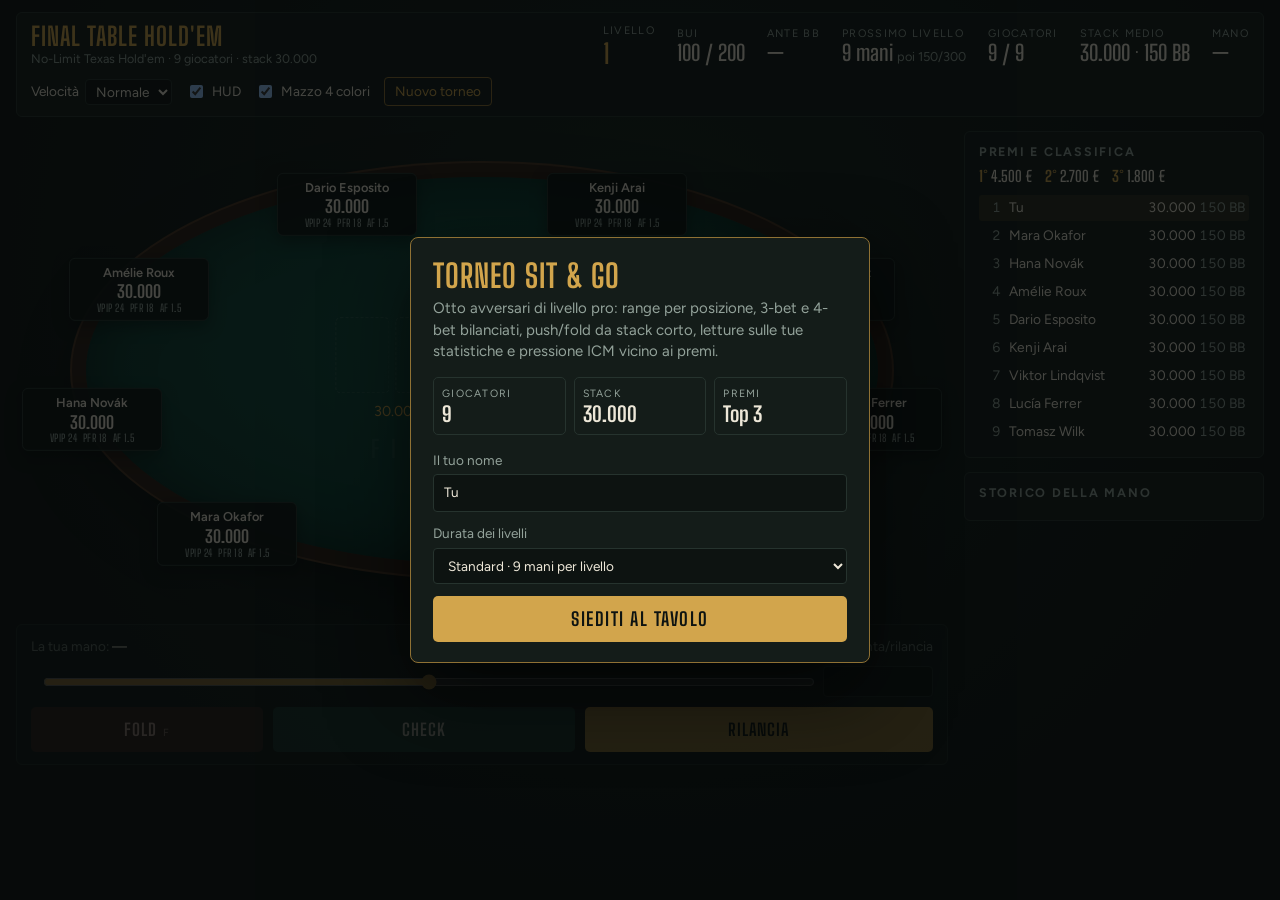
==== games/poker/index.html @ 27e8e22d "feat(games): add Texas Hold'em tournament with pro-level bots Browser game in games/poker: a 9-playe" ====
<!doctype html>
<html lang="it">
  <head>
    <meta charset="utf-8" />
    <meta
      name="viewport"
      content="width=device-width, initial-scale=1, viewport-fit=cover"
    />
    <title>Final Table Hold'em</title>
    <meta name="claude:viewport-fit-sides" content="cover" />
    <link rel="preconnect" href="https://fonts.googleapis.com" />
    <link rel="preconnect" href="https://fonts.gstatic.com" crossorigin />
    <link
      rel="stylesheet"
      href="https://fonts.googleapis.com/css2?family=Big+Shoulders+Display:wght@600;700;800&family=Big+Shoulders+Text:wght@500;600;700&family=Figtree:wght@400;500;600;700&display=swap"
    />
    <link rel="stylesheet" href="styles.css" />
  </head>
  <body>
    <header class="clock">
      <div class="brand">
        <h1>Final Table Hold'em</h1>
        <small>No-Limit Texas Hold'em · 9 giocatori · stack 30.000</small>
      </div>
      <div class="cell level">
        <span class="k">Livello</span><span class="v" id="lv-num">1</span>
      </div>
      <div class="cell">
        <span class="k">Bui</span
        ><span class="v" id="lv-blinds">100 / 200</span>
      </div>
      <div class="cell">
        <span class="k">Ante BB</span><span class="v" id="lv-ante">—</span>
      </div>
      <div class="cell">
        <span class="k">Prossimo livello</span>
        <span class="v"
          ><span id="lv-next">9 mani</span><small id="lv-after"></small
        ></span>
      </div>
      <div class="cell">
        <span class="k">Giocatori</span
        ><span class="v" id="t-players">9 / 9</span>
      </div>
      <div class="cell">
        <span class="k">Stack medio</span
        ><span class="v" id="t-avg">30.000</span>
      </div>
      <div class="cell">
        <span class="k">Mano</span><span class="v" id="t-hand">—</span>
      </div>
      <div class="tools">
        <label for="opt-speed"
          >Velocità
          <select id="opt-speed">
            <option value="slow">Lenta</option>
            <option value="normal">Normale</option>
            <option value="fast">Veloce</option>
          </select>
        </label>
        <label for="opt-hud"><input type="checkbox" id="opt-hud" /> HUD</label>
        <label for="opt-4c"
          ><input type="checkbox" id="opt-4c" /> Mazzo 4 colori</label
        >
        <button type="button" class="btn-ghost" id="btn-new">
          Nuovo torneo
        </button>
      </div>
    </header>

    <main class="room">
      <section class="stage">
        <div class="table-wrap">
          <div class="table" id="table">
            <div id="seats"></div>
          </div>
        </div>

        <div class="actions" id="actions">
          <div class="hero-line">
            <span>La tua mano: <b id="hero-hand">—</b></span>
            <span>Tasti: F fold · C check/call · R punta/rilancia</span>
          </div>
          <div class="sizing" id="sizing">
            <div class="presets" id="presets"></div>
            <input
              type="range"
              id="raise-slider"
              aria-label="Importo del rilancio"
            />
            <input type="number" id="raise-input" aria-label="Rilancia a" />
          </div>
          <div class="buttons">
            <button type="button" class="act act-fold" id="btn-fold">
              Fold<kbd>F</kbd>
            </button>
            <button type="button" class="act act-call" id="btn-call">
              Check
            </button>
            <button type="button" class="act act-raise" id="btn-raise">
              Rilancia
            </button>
          </div>
        </div>
      </section>

      <aside class="side">
        <section class="panel">
          <h2>Premi e classifica</h2>
          <div class="payouts" id="payouts"></div>
          <ol class="standings" id="standings"></ol>
        </section>
        <section class="panel">
          <h2>Storico della mano</h2>
          <ul class="log" id="log"></ul>
        </section>
      </aside>
    </main>

    <div class="flash" id="flash" hidden></div>

    <div class="overlay" id="overlay" hidden>
      <form class="dialog" id="start" autocomplete="off">
        <h2>Torneo Sit &amp; Go</h2>
        <p>
          Otto avversari di livello pro: range per posizione, 3-bet e 4-bet
          bilanciati, push/fold da stack corto, letture sulle tue statistiche e
          pressione ICM vicino ai premi.
        </p>
        <dl class="facts">
          <div>
            <dt>Giocatori</dt>
            <dd>9</dd>
          </div>
          <div>
            <dt>Stack</dt>
            <dd>30.000</dd>
          </div>
          <div>
            <dt>Premi</dt>
            <dd>Top 3</dd>
          </div>
        </dl>
        <div>
          <label class="field" for="hero-name"
            >Il tuo nome
            <input type="text" id="hero-name" maxlength="18" />
          </label>
          <label class="field" for="hands-level"
            >Durata dei livelli
            <select id="hands-level">
              <option value="6">Turbo · 6 mani per livello</option>
              <option value="9">Standard · 9 mani per livello</option>
              <option value="12">Deep · 12 mani per livello</option>
            </select>
          </label>
        </div>
        <div class="row-buttons" id="start-buttons">
          <button type="button" class="btn-ghost" id="btn-resume" hidden>
            Torna al tavolo
          </button>
          <button type="submit" class="btn-primary">Siediti al tavolo</button>
        </div>
      </form>

      <div class="dialog" id="bust" hidden>
        <h2 id="bust-title">Eliminato</h2>
        <p id="bust-text"></p>
        <div class="row-buttons">
          <button type="button" class="btn-ghost" id="btn-watch">
            Guarda la fine
          </button>
          <button type="button" class="btn-primary" id="btn-again">
            Nuovo torneo
          </button>
        </div>
      </div>

      <div class="dialog" id="end" hidden>
        <h2 id="end-title">Torneo concluso</h2>
        <ol class="end-list" id="end-list"></ol>
        <button type="button" class="btn-primary" id="btn-again-end">
          Gioca ancora
        </button>
      </div>
    </div>

    <script src="src/cards.js"></script>
    <script src="src/ranges.js"></script>
    <script src="src/ai.js"></script>
    <script src="src/engine.js"></script>
    <script src="src/ui.js"></script>
  </body>
</html>
---- games/poker/styles.css ----
/* Layout: tournament clock strip on top, oval felt table as the stage,
   action rail under the table, standings + hand history in a side column
   (stacked below on phones). Single committed look: a dim card room. */
:root {
  --room: #0d1311;
  --room-2: #141c19;
  --line: #26332e;
  --felt: #145244;
  --felt-deep: #0c3a30;
  --rail: #2b1d14;
  --rail-hi: #4a3322;
  --brass: #d2a54c;
  --brass-dim: #8f7134;
  --ink: #ede7d8;
  --muted: #93a29a;
  --card: #f6f2e8;
  --card-edge: #d9d1bf;
  --spade: #1d1d1f;
  --heart: #c4323b;
  --diamond: #2a62c4;
  --club: #1f7f45;
  --danger: #c4523b;
  --good: #5fbf7f;
  --f-display: "Big Shoulders Display", "Oswald", "Arial Narrow", sans-serif;
  --f-body: "Figtree", "Segoe UI", system-ui, sans-serif;
  --f-data: "Big Shoulders Text", "Oswald", "Arial Narrow", sans-serif;
  color-scheme: dark;
}

* {
  box-sizing: border-box;
}

[hidden] {
  display: none !important;
}

html,
body {
  height: 100%;
}

body {
  margin: 0;
  background:
    radial-gradient(ellipse at 50% 30%, #18241f 0%, var(--room) 70%) fixed,
    var(--room);
  color: var(--ink);
  font: 15px/1.45 var(--f-body);
  padding-left: max(16px, env(safe-area-inset-left, 0px));
  padding-right: max(16px, env(safe-area-inset-right, 0px));
  padding-block: 12px 20px;
}

button,
select,
input {
  font: inherit;
  color: inherit;
}

:focus-visible {
  outline: 2px solid var(--brass);
  outline-offset: 2px;
}

/* ------------------------------------------------------------ clock */

.clock {
  display: flex;
  flex-wrap: wrap;
  align-items: stretch;
  gap: 8px 22px;
  padding: 10px 14px;
  border: 1px solid var(--line);
  border-radius: 6px;
  background: var(--room-2);
  max-width: 1320px;
  margin: 0 auto 14px;
}

.brand {
  display: flex;
  flex-direction: column;
  justify-content: center;
  margin-right: auto;
}

.brand h1 {
  margin: 0;
  font: 700 1.6rem/1 var(--f-display);
  letter-spacing: 0.04em;
  text-transform: uppercase;
  color: var(--brass);
}

.brand small {
  color: var(--muted);
  font-size: 0.78rem;
}

.cell {
  display: flex;
  flex-direction: column;
  justify-content: center;
  min-width: 0;
}

.cell .k {
  font-size: 0.68rem;
  text-transform: uppercase;
  letter-spacing: 0.12em;
  color: var(--muted);
}

.cell .v {
  font: 600 1.35rem/1.1 var(--f-data);
  font-variant-numeric: tabular-nums;
  white-space: nowrap;
}

.cell .v small {
  font: 400 0.8rem var(--f-body);
  color: var(--muted);
  margin-left: 4px;
}

.cell.level .v {
  color: var(--brass);
  font-size: 1.7rem;
}

.tools {
  display: flex;
  flex-wrap: wrap;
  align-items: center;
  gap: 8px 14px;
  font-size: 0.85rem;
}

.tools label {
  display: inline-flex;
  align-items: center;
  gap: 6px;
  cursor: pointer;
}

.tools select {
  background: var(--room);
  border: 1px solid var(--line);
  border-radius: 4px;
  padding: 3px 6px;
}

.btn-ghost {
  background: transparent;
  border: 1px solid var(--brass-dim);
  color: var(--brass);
  border-radius: 4px;
  padding: 4px 10px;
  cursor: pointer;
}

.btn-ghost:hover {
  background: rgba(210, 165, 76, 0.1);
}

/* ------------------------------------------------------------ layout */

.room {
  display: grid;
  grid-template-columns: minmax(0, 1fr) 300px;
  gap: 16px;
  max-width: 1320px;
  margin: 0 auto;
}

.stage {
  min-width: 0;
}

/* ------------------------------------------------------------ table */

.table-wrap {
  padding: 46px 70px 60px;
}

.table {
  position: relative;
  aspect-ratio: 2.05 / 1;
  max-width: 100%;
  border-radius: 50% / 50%;
  background: radial-gradient(
    ellipse at 50% 42%,
    var(--felt) 0%,
    var(--felt-deep) 78%
  );
  box-shadow:
    0 0 0 14px var(--rail),
    0 0 0 16px var(--rail-hi),
    0 24px 60px rgba(0, 0, 0, 0.55),
    inset 0 0 60px rgba(0, 0, 0, 0.45);
}

.table::before {
  content: "FINAL TABLE";
  position: absolute;
  left: 50%;
  top: 70%;
  transform: translate(-50%, -50%);
  font: 700 clamp(0.9rem, 2.2vw, 1.5rem) var(--f-display);
  letter-spacing: 0.5em;
  color: rgba(237, 231, 216, 0.07);
  pointer-events: none;
}

#seats {
  position: absolute;
  inset: 0;
}

.center {
  position: absolute;
  left: 50%;
  top: 46%;
  transform: translate(-50%, -50%);
  display: flex;
  flex-direction: column;
  align-items: center;
  gap: 8px;
  width: 62%;
}

.pot {
  font: 500 1.05rem var(--f-data);
  letter-spacing: 0.04em;
  color: var(--muted);
}

.pot b {
  color: var(--ink);
  font-weight: 700;
  font-variant-numeric: tabular-nums;
}

.board {
  display: flex;
  gap: 6px;
}

.message {
  min-height: 1.4em;
  font-size: 0.9rem;
  text-align: center;
  color: var(--brass);
  text-wrap: balance;
}

/* ------------------------------------------------------------ cards */

.card {
  --w: clamp(30px, 4.4vw, 54px);
  width: var(--w);
  height: calc(var(--w) * 1.4);
  border-radius: 5px;
  background: var(--card);
  border: 1px solid var(--card-edge);
  box-shadow: 0 2px 6px rgba(0, 0, 0, 0.35);
  display: flex;
  flex-direction: column;
  align-items: center;
  justify-content: center;
  line-height: 1;
  color: var(--spade);
  user-select: none;
  transition:
    opacity 0.25s,
    transform 0.25s;
}

.card .rank {
  font: 700 calc(var(--w) * 0.5) / 1 var(--f-data);
}

.card .pip {
  font-size: calc(var(--w) * 0.42);
}

.card.suit-1,
.card.suit-2 {
  color: var(--heart);
}

.four-color .card.suit-2 {
  color: var(--diamond);
}

.four-color .card.suit-3 {
  color: var(--club);
}

.card.back {
  background: repeating-linear-gradient(45deg, #7d2b2b 0 4px, #6a2222 4px 8px);
  border: 2px solid var(--card);
}

.card.slot {
  background: transparent;
  border: 1px dashed rgba(237, 231, 216, 0.14);
  box-shadow: none;
}

.card.deal {
  animation: deal 0.28s ease-out;
}

.card.win {
  box-shadow:
    0 0 0 2px var(--brass),
    0 4px 14px rgba(210, 165, 76, 0.45);
  transform: translateY(-3px);
}

.card.dim,
.card.mucked {
  opacity: 0.38;
}

@keyframes deal {
  from {
    transform: translateY(-10px) scale(0.92);
    opacity: 0;
  }
}

/* ------------------------------------------------------------ seats */

.seat {
  position: absolute;
  transform: translate(-50%, -50%);
  display: flex;
  flex-direction: column;
  align-items: center;
  width: clamp(92px, 12vw, 140px);
  z-index: 2;
}

.seat .hole {
  display: flex;
  gap: 3px;
  height: calc(clamp(30px, 4.4vw, 54px) * 1.4 * 0.62);
  overflow: visible;
  z-index: 1;
}

.seat .hole .card {
  --w: clamp(26px, 3.4vw, 42px);
}

.seat.hero .hole {
  height: calc(clamp(34px, 4.8vw, 58px) * 1.4 * 0.7);
}

.seat.hero .hole .card {
  --w: clamp(34px, 4.8vw, 58px);
}

.plate {
  position: relative;
  z-index: 2;
  width: 100%;
  padding: 5px 8px 6px;
  border-radius: 6px;
  background: rgba(13, 19, 17, 0.92);
  border: 1px solid var(--line);
  text-align: center;
  box-shadow: 0 6px 16px rgba(0, 0, 0, 0.4);
}

.seat.active .plate {
  border-color: var(--brass);
  box-shadow:
    0 0 0 1px var(--brass),
    0 0 18px rgba(210, 165, 76, 0.35);
}

.seat.winner .plate {
  border-color: var(--good);
}

.seat.folded .plate > * {
  opacity: 0.5;
}

.seat.out {
  opacity: 0.4;
}

.who {
  display: flex;
  justify-content: center;
  align-items: center;
  gap: 5px;
  min-width: 0;
}

.who .name {
  font-size: 0.8rem;
  font-weight: 600;
  white-space: nowrap;
  overflow: hidden;
  text-overflow: ellipsis;
}

.blind {
  font: 700 0.62rem var(--f-data);
  letter-spacing: 0.06em;
  padding: 0 4px;
  border-radius: 3px;
  background: var(--brass-dim);
  color: var(--room);
}

.stack {
  font: 700 1.08rem/1.15 var(--f-data);
  font-variant-numeric: tabular-nums;
}

.hud {
  display: flex;
  justify-content: center;
  gap: 6px;
  font: 500 0.66rem var(--f-data);
  letter-spacing: 0.04em;
  color: var(--muted);
  font-variant-numeric: tabular-nums;
}

.tag {
  position: absolute;
  left: 50%;
  bottom: -11px;
  transform: translateX(-50%);
  white-space: nowrap;
  font: 700 0.68rem/1 var(--f-data);
  letter-spacing: 0.06em;
  text-transform: uppercase;
  padding: 3px 7px;
  border-radius: 10px;
  background: var(--rail-hi);
  color: var(--ink);
}

.tag-raise {
  background: var(--brass);
  color: var(--room);
}

.tag-fold {
  background: #3a3a3a;
  color: var(--muted);
}

.tag-out {
  background: var(--line);
}

.timer {
  height: 3px;
  width: 80%;
  margin-top: 13px;
  border-radius: 2px;
  background: transparent;
}

.seat.active:not(.hero) .timer {
  background: var(--brass);
  transform-origin: left;
  animation: think var(--think, 1200ms) linear forwards;
}

@keyframes think {
  from {
    transform: scaleX(1);
  }
  to {
    transform: scaleX(0);
  }
}

.bet {
  position: absolute;
  transform: translate(-50%, -50%);
  display: flex;
  align-items: center;
  gap: 5px;
  font: 700 0.9rem var(--f-data);
  font-variant-numeric: tabular-nums;
  padding: 2px 8px 2px 3px;
  border-radius: 12px;
  background: rgba(0, 0, 0, 0.35);
  z-index: 1;
}

.chip {
  width: 16px;
  height: 16px;
  border-radius: 50%;
  background: var(--brass);
  border: 3px dashed var(--card);
  display: inline-block;
}

.dealer {
  position: absolute;
  transform: translate(-50%, -50%);
  width: 24px;
  height: 24px;
  border-radius: 50%;
  background: var(--card);
  color: var(--spade);
  font: 800 0.8rem/24px var(--f-data);
  text-align: center;
  box-shadow: 0 2px 5px rgba(0, 0, 0, 0.5);
  z-index: 1;
}

/* ------------------------------------------------------------ actions */

.actions {
  display: grid;
  gap: 10px;
  padding: 12px 14px;
  border: 1px solid var(--line);
  border-radius: 6px;
  background: var(--room-2);
  opacity: 0.55;
  transition: opacity 0.2s;
}

.actions.live {
  opacity: 1;
  border-color: var(--brass-dim);
}

.actions:not(.live) button {
  pointer-events: none;
}

.hero-line {
  display: flex;
  flex-wrap: wrap;
  justify-content: space-between;
  gap: 6px;
  font-size: 0.85rem;
  color: var(--muted);
}

.hero-line b {
  color: var(--ink);
}

.sizing {
  display: grid;
  grid-template-columns: auto minmax(0, 1fr) 110px;
  align-items: center;
  gap: 10px;
}

.presets {
  display: flex;
  gap: 6px;
  flex-wrap: wrap;
}

.preset {
  background: var(--room);
  border: 1px solid var(--line);
  border-radius: 4px;
  padding: 4px 9px;
  font: 600 0.85rem var(--f-data);
  letter-spacing: 0.03em;
  cursor: pointer;
}

.preset:hover {
  border-color: var(--brass-dim);
}

#raise-slider {
  width: 100%;
  accent-color: var(--brass);
}

#raise-input {
  width: 100%;
  background: var(--room);
  border: 1px solid var(--line);
  border-radius: 4px;
  padding: 5px 8px;
  font: 600 1rem var(--f-data);
  font-variant-numeric: tabular-nums;
}

.buttons {
  display: grid;
  grid-template-columns: 1fr 1.3fr 1.5fr;
  gap: 10px;
}

.act {
  border: 0;
  border-radius: 5px;
  padding: 12px 10px;
  font: 700 1.05rem var(--f-data);
  letter-spacing: 0.05em;
  text-transform: uppercase;
  cursor: pointer;
  font-variant-numeric: tabular-nums;
}

.act:disabled {
  opacity: 0.35;
  cursor: default;
}

.act-fold {
  background: #3b2622;
  color: #f0c7bd;
}

.act-call {
  background: #20453a;
  color: var(--ink);
}

.act-raise {
  background: var(--brass);
  color: var(--room);
}

.act kbd {
  font: 500 0.65rem var(--f-body);
  opacity: 0.6;
  margin-left: 6px;
}

/* ------------------------------------------------------------ side */

.side {
  display: flex;
  flex-direction: column;
  gap: 14px;
  min-width: 0;
}

.panel {
  border: 1px solid var(--line);
  border-radius: 6px;
  background: var(--room-2);
  padding: 12px 14px;
  min-width: 0;
}

.panel h2 {
  margin: 0 0 8px;
  font: 700 0.78rem var(--f-body);
  letter-spacing: 0.14em;
  text-transform: uppercase;
  color: var(--muted);
}

.payouts {
  display: flex;
  gap: 12px;
  font: 600 0.95rem var(--f-data);
  margin-bottom: 10px;
  font-variant-numeric: tabular-nums;
}

.payouts b {
  color: var(--brass);
}

.standings {
  list-style: none;
  margin: 0;
  padding: 0;
  display: grid;
  gap: 2px;
}

.standings li {
  display: grid;
  grid-template-columns: 18px minmax(0, 1fr) auto;
  gap: 8px;
  padding: 3px 4px;
  border-radius: 3px;
  font-size: 0.86rem;
  font-variant-numeric: tabular-nums;
}

.standings li.me {
  background: rgba(210, 165, 76, 0.12);
}

.standings li.gone {
  color: var(--muted);
}

.standings .pos {
  color: var(--muted);
  text-align: right;
}

.standings .nm {
  overflow: hidden;
  text-overflow: ellipsis;
  white-space: nowrap;
}

.muted {
  color: var(--muted);
}

.log {
  list-style: none;
  margin: 0;
  padding: 0;
  max-height: 340px;
  overflow-y: auto;
  font-size: 0.82rem;
  display: grid;
  gap: 3px;
}

.log li.head {
  color: var(--brass);
  font-weight: 600;
  border-bottom: 1px solid var(--line);
  padding-bottom: 3px;
}

.log li.street {
  margin-top: 4px;
  color: var(--muted);
}

.log li.win {
  color: var(--good);
}

.log li.bust {
  color: var(--danger);
}

.log li.level {
  color: var(--brass);
}

.log li.mine b {
  color: var(--brass);
}

.lc {
  font-weight: 700;
  padding: 0 2px;
  border-radius: 2px;
  background: var(--card);
  color: var(--spade);
}

.lc.suit-1,
.lc.suit-2 {
  color: var(--heart);
}

.four-color .lc.suit-2 {
  color: var(--diamond);
}

.four-color .lc.suit-3 {
  color: var(--club);
}

/* ------------------------------------------------------------ overlay */

.overlay {
  position: fixed;
  inset: 0;
  z-index: 20;
  display: grid;
  place-items: center;
  background: rgba(5, 8, 7, 0.72);
  padding: 16px;
  padding-left: max(16px, env(safe-area-inset-left, 0px));
  padding-right: max(16px, env(safe-area-inset-right, 0px));
}

.dialog {
  width: min(460px, 100%);
  max-height: 100%;
  overflow-y: auto;
  border: 1px solid var(--brass-dim);
  border-radius: 8px;
  background: var(--room-2);
  padding: 22px 22px 20px;
  box-shadow: 0 30px 80px rgba(0, 0, 0, 0.6);
}

.dialog h2 {
  margin: 0 0 4px;
  font: 700 2rem/1.05 var(--f-display);
  text-transform: uppercase;
  letter-spacing: 0.03em;
  color: var(--brass);
  text-wrap: balance;
}

.dialog p {
  margin: 0 0 14px;
  color: var(--muted);
}

.facts {
  display: grid;
  grid-template-columns: repeat(3, minmax(0, 1fr));
  gap: 8px;
  margin: 0 0 16px;
}

.facts div {
  border: 1px solid var(--line);
  border-radius: 5px;
  padding: 8px;
}

.facts dt {
  font-size: 0.66rem;
  text-transform: uppercase;
  letter-spacing: 0.12em;
  color: var(--muted);
}

.facts dd {
  margin: 0;
  font: 700 1.3rem var(--f-data);
}

.field {
  display: grid;
  gap: 4px;
  margin-bottom: 12px;
  font-size: 0.85rem;
  color: var(--muted);
}

.field input,
.field select {
  background: var(--room);
  border: 1px solid var(--line);
  border-radius: 4px;
  padding: 8px 10px;
  color: var(--ink);
}

.btn-primary {
  width: 100%;
  border: 0;
  border-radius: 5px;
  padding: 12px;
  background: var(--brass);
  color: var(--room);
  font: 700 1.15rem var(--f-data);
  letter-spacing: 0.08em;
  text-transform: uppercase;
  cursor: pointer;
}

.row-buttons {
  display: grid;
  grid-template-columns: 1fr 1fr;
  gap: 10px;
}

.row-buttons.single {
  grid-template-columns: 1fr;
}

.end-list {
  list-style: none;
  padding: 0;
  margin: 0 0 16px;
  display: grid;
  gap: 2px;
}

.end-list li {
  display: grid;
  grid-template-columns: 34px minmax(0, 1fr) auto;
  gap: 8px;
  padding: 4px 6px;
  border-radius: 3px;
  font-variant-numeric: tabular-nums;
}

.end-list li.me {
  background: rgba(210, 165, 76, 0.14);
}

.flash {
  position: fixed;
  left: 50%;
  top: calc(env(safe-area-inset-top, 0px) + 18px);
  transform: translateX(-50%);
  z-index: 15;
  padding: 10px 18px;
  border-radius: 6px;
  background: var(--brass);
  color: var(--room);
  font: 700 1.2rem var(--f-display);
  letter-spacing: 0.06em;
  text-transform: uppercase;
  box-shadow: 0 10px 30px rgba(0, 0, 0, 0.5);
}

.flash.show {
  animation: flash 2.4s ease forwards;
}

@keyframes flash {
  0% {
    opacity: 0;
    transform: translate(-50%, -8px);
  }
  12%,
  80% {
    opacity: 1;
    transform: translate(-50%, 0);
  }
  100% {
    opacity: 0;
  }
}

/* ------------------------------------------------------------ narrow */

@media (max-width: 1080px) {
  .room {
    grid-template-columns: minmax(0, 1fr);
  }

  .side {
    display: grid;
    grid-template-columns: repeat(auto-fit, minmax(260px, 1fr));
  }
}

@media (max-width: 720px) {
  body {
    font-size: 14px;
  }

  .clock {
    gap: 6px 16px;
  }

  .brand {
    width: 100%;
  }

  .brand small {
    display: none;
  }

  .cell .v {
    font-size: 1.1rem;
  }

  .cell.level .v {
    font-size: 1.3rem;
  }

  .table-wrap {
    padding: 40px 30px 52px;
  }

  .table {
    aspect-ratio: 0.82 / 1;
    border-radius: 46% / 40%;
  }

  .center {
    width: 80%;
  }

  .seat {
    width: 84px;
  }

  .hud {
    display: none;
  }

  .sizing {
    grid-template-columns: minmax(0, 1fr) 96px;
  }

  .presets {
    grid-column: 1 / -1;
  }

  .buttons {
    grid-template-columns: 1fr 1fr 1.3fr;
  }

  .act {
    font-size: 0.92rem;
    padding: 12px 6px;
  }

  .act kbd {
    display: none;
  }
}

@media (prefers-reduced-motion: reduce) {
  *,
  *::before,
  *::after {
    animation: none !important;
    transition: none !important;
  }
}
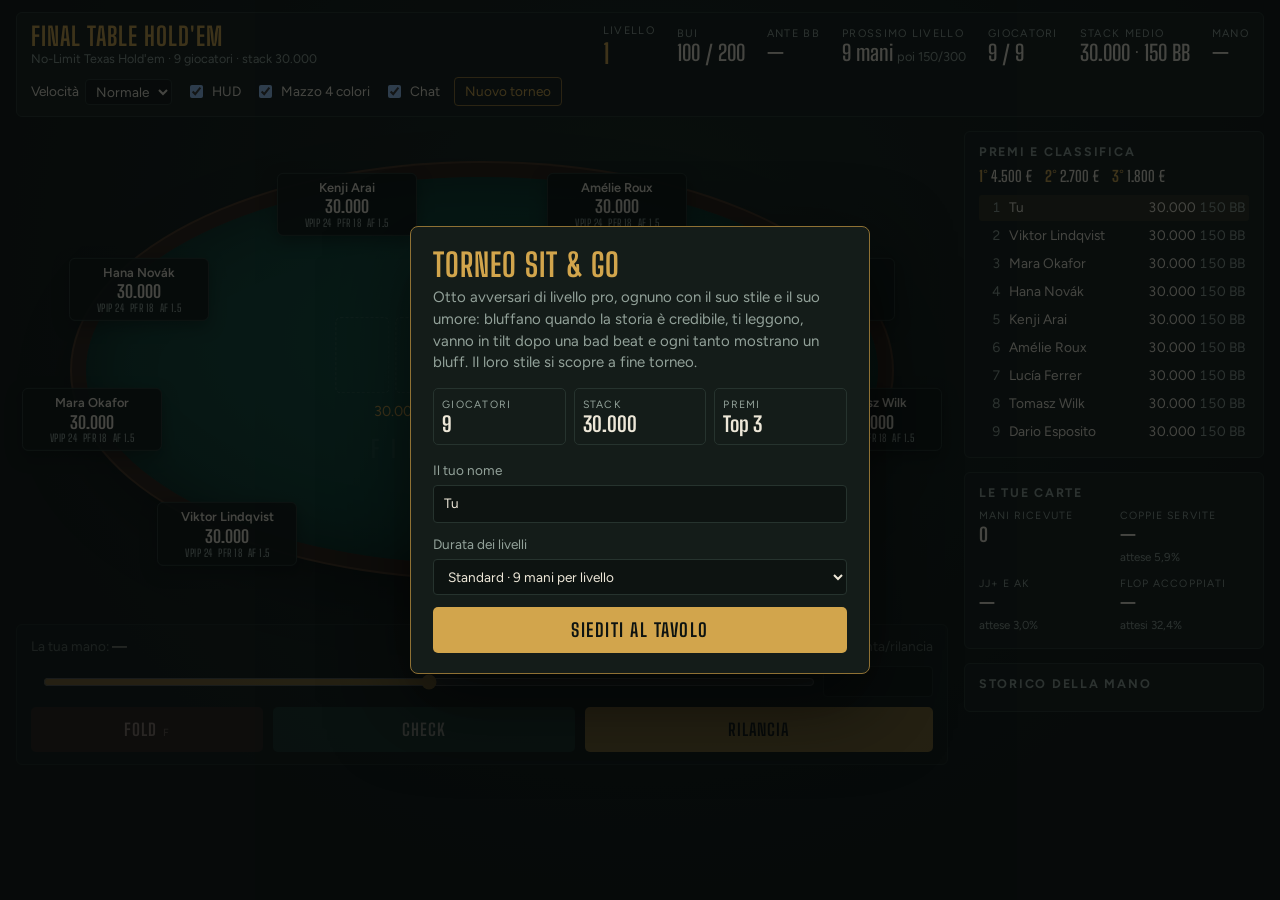
==== commit 2dcb7ae0: "feat(games): give poker bots personalities, moods and EV-driven bluffs Bots now have distinct person" ====
--- a/games/poker/index.html
+++ b/games/poker/index.html
@@ -62,6 +62,9 @@
         <label for="opt-4c"
           ><input type="checkbox" id="opt-4c" /> Mazzo 4 colori</label
         >
+        <label for="opt-chat"
+          ><input type="checkbox" id="opt-chat" /> Chat</label
+        >
         <button type="button" class="btn-ghost" id="btn-new">
           Nuovo torneo
         </button>
@@ -111,6 +114,10 @@
           <ol class="standings" id="standings"></ol>
         </section>
         <section class="panel">
+          <h2>Le tue carte</h2>
+          <dl class="deal-stats" id="deal-stats"></dl>
+        </section>
+        <section class="panel">
           <h2>Storico della mano</h2>
           <ul class="log" id="log"></ul>
         </section>
@@ -123,9 +130,10 @@
       <form class="dialog" id="start" autocomplete="off">
         <h2>Torneo Sit &amp; Go</h2>
         <p>
-          Otto avversari di livello pro: range per posizione, 3-bet e 4-bet
-          bilanciati, push/fold da stack corto, letture sulle tue statistiche e
-          pressione ICM vicino ai premi.
+          Otto avversari di livello pro, ognuno con il suo stile e il suo umore:
+          bluffano quando la storia è credibile, ti leggono, vanno in tilt dopo
+          una bad beat e ogni tanto mostrano un bluff. Il loro stile si scopre a
+          fine torneo.
         </p>
         <dl class="facts">
           <div>
@@ -187,7 +195,9 @@
 
     <script src="src/cards.js"></script>
     <script src="src/ranges.js"></script>
+    <script src="src/mind.js"></script>
     <script src="src/ai.js"></script>
+    <script src="src/postflop.js"></script>
     <script src="src/engine.js"></script>
     <script src="src/ui.js"></script>
   </body>
--- a/games/poker/styles.css
+++ b/games/poker/styles.css
@@ -1032,3 +1032,94 @@
     transition: none !important;
   }
 }
+
+/* ------------------------------------------------------------ table talk */
+
+.bubble {
+  position: absolute;
+  bottom: calc(100% - 4px);
+  left: 50%;
+  transform: translateX(-50%);
+  z-index: 5;
+  width: max-content;
+  max-width: 180px;
+  padding: 6px 10px;
+  border-radius: 10px;
+  background: var(--card);
+  color: var(--spade);
+  font-size: 0.8rem;
+  line-height: 1.3;
+  text-align: center;
+  box-shadow: 0 6px 16px rgba(0, 0, 0, 0.45);
+  animation: pop 0.25s ease-out;
+}
+
+.bubble::after {
+  content: "";
+  position: absolute;
+  left: 50%;
+  top: 100%;
+  transform: translateX(-50%);
+  border: 6px solid transparent;
+  border-top-color: var(--card);
+}
+
+@keyframes pop {
+  from {
+    transform: translateX(-50%) scale(0.85);
+    opacity: 0;
+  }
+}
+
+.tag-think {
+  background: var(--room);
+  color: var(--brass);
+  border: 1px solid var(--brass-dim);
+  text-transform: none;
+  letter-spacing: 0.02em;
+}
+
+.card.shown {
+  box-shadow:
+    0 0 0 2px var(--danger),
+    0 4px 14px rgba(196, 82, 59, 0.45);
+}
+
+.log li.chat {
+  color: var(--muted);
+}
+
+.log li.shown {
+  color: var(--danger);
+}
+
+.deal-stats {
+  display: grid;
+  grid-template-columns: repeat(2, minmax(0, 1fr));
+  gap: 8px 12px;
+  margin: 0;
+}
+
+.deal-stats dt {
+  font-size: 0.66rem;
+  text-transform: uppercase;
+  letter-spacing: 0.1em;
+  color: var(--muted);
+}
+
+.deal-stats dd {
+  margin: 0;
+  font: 700 1.2rem var(--f-data);
+  font-variant-numeric: tabular-nums;
+}
+
+.deal-stats small {
+  color: var(--muted);
+  font-size: 0.72rem;
+}
+
+.end-list small {
+  display: block;
+  font-size: 0.72rem;
+  color: var(--muted);
+}
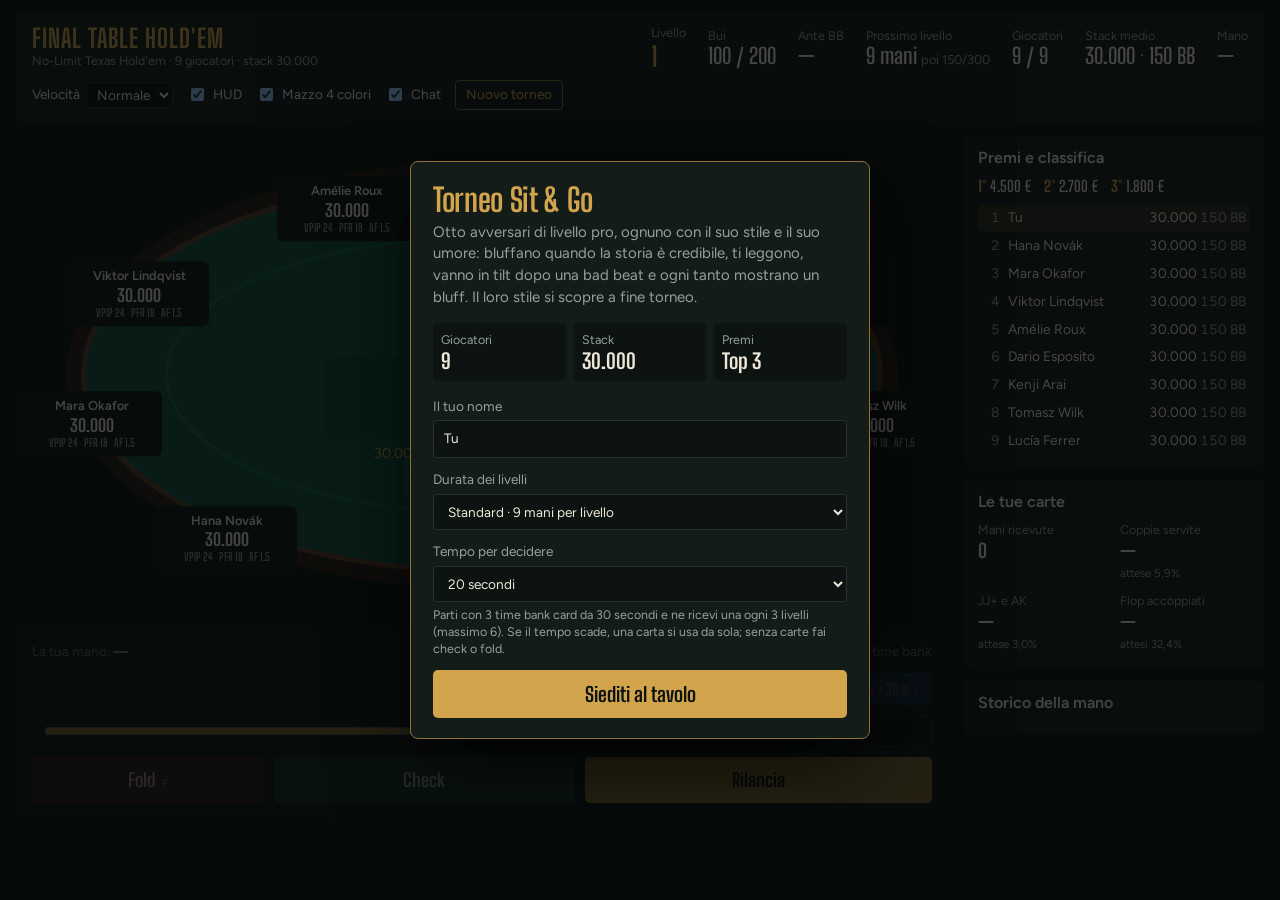
==== commit bf109101: "feat(games): add a shot clock and time bank cards for the player The player now has 15, 20 or 30 sec" ====
--- a/games/poker/index.html
+++ b/games/poker/index.html
@@ -82,7 +82,23 @@
         <div class="actions" id="actions">
           <div class="hero-line">
             <span>La tua mano: <b id="hero-hand">—</b></span>
-            <span>Tasti: F fold · C check/call · R punta/rilancia</span>
+            <span
+              >Tasti: F fold · C check/call · R punta/rilancia · T time
+              bank</span
+            >
+          </div>
+          <div class="clockline">
+            <div class="shot" id="shot" hidden>
+              <span class="shot-secs" id="shot-secs">20</span>
+              <span class="shot-bar"><i id="shot-fill"></i></span>
+            </div>
+            <div class="bank">
+              <span class="bank-label">Time bank</span>
+              <span class="bank-cards" id="bank-cards"></span>
+              <button type="button" class="btn-bank" id="btn-bank" disabled>
+                Usa +30 s<kbd>T</kbd>
+              </button>
+            </div>
           </div>
           <div class="sizing" id="sizing">
             <div class="presets" id="presets"></div>
@@ -162,6 +178,20 @@
               <option value="12">Deep · 12 mani per livello</option>
             </select>
           </label>
+          <label class="field" for="action-time"
+            >Tempo per decidere
+            <select id="action-time" aria-describedby="action-time-note">
+              <option value="15">15 secondi</option>
+              <option value="20">20 secondi</option>
+              <option value="30">30 secondi</option>
+              <option value="0">Senza limite</option>
+            </select>
+            <small id="action-time-note"
+              >Parti con 3 time bank card da 30 secondi e ne ricevi una ogni 3
+              livelli (massimo 6). Se il tempo scade, una carta si usa da sola;
+              senza carte fai check o fold.</small
+            >
+          </label>
         </div>
         <div class="row-buttons" id="start-buttons">
           <button type="button" class="btn-ghost" id="btn-resume" hidden>
--- a/games/poker/styles.css
+++ b/games/poker/styles.css
@@ -1,14 +1,21 @@
 /* Layout: tournament clock strip on top, oval felt table as the stage,
    action rail under the table, standings + hand history in a side column
-   (stacked below on phones). Single committed look: a dim card room. */
+   (stacked below on phones). Single committed look: a dim card room, drawn
+   flat. Surfaces step in tone instead of using lines, glows or blur; the
+   only printed marks are the ones a real felt carries. */
 :root {
   --room: #0d1311;
   --room-2: #141c19;
   --line: #26332e;
-  --felt: #145244;
-  --felt-deep: #0c3a30;
+  --felt: #13513f;
+  --felt-print: #186049;
+  --felt-shade: #0f4434;
+  --felt-slot: #114a3a;
   --rail: #2b1d14;
-  --rail-hi: #4a3322;
+  --rail-lip: #5b3e29;
+  --plate: #0f1614;
+  --plate-active: #2a2314;
+  --plate-win: #163324;
   --brass: #d2a54c;
   --brass-dim: #8f7134;
   --ink: #ede7d8;
@@ -42,9 +49,7 @@
 
 body {
   margin: 0;
-  background:
-    radial-gradient(ellipse at 50% 30%, #18241f 0%, var(--room) 70%) fixed,
-    var(--room);
+  background: var(--room);
   color: var(--ink);
   font: 15px/1.45 var(--f-body);
   padding-left: max(16px, env(safe-area-inset-left, 0px));
@@ -71,8 +76,7 @@
   flex-wrap: wrap;
   align-items: stretch;
   gap: 8px 22px;
-  padding: 10px 14px;
-  border: 1px solid var(--line);
+  padding: 12px 16px;
   border-radius: 6px;
   background: var(--room-2);
   max-width: 1320px;
@@ -107,9 +111,7 @@
 }
 
 .cell .k {
-  font-size: 0.68rem;
-  text-transform: uppercase;
-  letter-spacing: 0.12em;
+  font-size: 0.78rem;
   color: var(--muted);
 }
 
@@ -185,32 +187,39 @@
   padding: 46px 70px 60px;
 }
 
+/* Leather rail: a dark ring with a lighter inner lip, both solid. */
 .table {
   position: relative;
   aspect-ratio: 2.05 / 1;
   max-width: 100%;
   border-radius: 50% / 50%;
-  background: radial-gradient(
-    ellipse at 50% 42%,
-    var(--felt) 0%,
-    var(--felt-deep) 78%
-  );
+  background: var(--felt);
   box-shadow:
-    0 0 0 14px var(--rail),
-    0 0 0 16px var(--rail-hi),
-    0 24px 60px rgba(0, 0, 0, 0.55),
-    inset 0 0 60px rgba(0, 0, 0, 0.45);
-}
-
+    0 0 0 5px var(--rail-lip),
+    0 0 0 20px var(--rail);
+}
+
+/* The event name printed into the felt, one tone up from the cloth. */
 .table::before {
-  content: "FINAL TABLE";
+  content: "Final Table";
   position: absolute;
   left: 50%;
-  top: 70%;
+  top: 77%;
   transform: translate(-50%, -50%);
-  font: 700 clamp(0.9rem, 2.2vw, 1.5rem) var(--f-display);
-  letter-spacing: 0.5em;
-  color: rgba(237, 231, 216, 0.07);
+  font: 800 clamp(1.3rem, 3.6vw, 2.8rem) / 1 var(--f-display);
+  letter-spacing: -0.02em;
+  color: var(--felt-print);
+  white-space: nowrap;
+  pointer-events: none;
+}
+
+/* The betting line: chips pushed past it are in the pot. */
+.table::after {
+  content: "";
+  position: absolute;
+  inset: 14% 10%;
+  border-radius: 50%;
+  border: 3px solid var(--felt-print);
   pointer-events: none;
 }
 
@@ -222,18 +231,24 @@
 .center {
   position: absolute;
   left: 50%;
-  top: 46%;
+  top: 44%;
   transform: translate(-50%, -50%);
   display: flex;
   flex-direction: column;
   align-items: center;
-  gap: 8px;
+  gap: 6px;
   width: 62%;
+  z-index: 1;
+}
+
+.pot-chips {
+  height: 84px;
+  display: flex;
+  align-items: flex-end;
 }
 
 .pot {
   font: 500 1.05rem var(--f-data);
-  letter-spacing: 0.04em;
   color: var(--muted);
 }
 
@@ -258,19 +273,17 @@
 
 /* ------------------------------------------------------------ cards */
 
+/* Jumbo-index faces: rank and suit large in the corner, a big pip below. */
 .card {
-  --w: clamp(30px, 4.4vw, 54px);
+  --w: clamp(34px, 4.6vw, 58px);
+  position: relative;
+  flex: none;
   width: var(--w);
   height: calc(var(--w) * 1.4);
-  border-radius: 5px;
+  border-radius: calc(var(--w) * 0.1);
   background: var(--card);
-  border: 1px solid var(--card-edge);
-  box-shadow: 0 2px 6px rgba(0, 0, 0, 0.35);
-  display: flex;
-  flex-direction: column;
-  align-items: center;
-  justify-content: center;
-  line-height: 1;
+  box-shadow: 0 2px 0 rgba(0, 0, 0, 0.3);
+  overflow: hidden;
   color: var(--spade);
   user-select: none;
   transition:
@@ -278,12 +291,32 @@
     transform 0.25s;
 }
 
-.card .rank {
-  font: 700 calc(var(--w) * 0.5) / 1 var(--f-data);
+.card .idx {
+  position: absolute;
+  left: calc(var(--w) * 0.09);
+  top: calc(var(--w) * 0.07);
+  display: flex;
+  flex-direction: column;
+  align-items: center;
+}
+
+.card .idx b {
+  font: 700 calc(var(--w) * 0.54) / 0.9 var(--f-display);
+  letter-spacing: -0.03em;
+}
+
+.card .idx i {
+  font-style: normal;
+  font-size: calc(var(--w) * 0.3);
+  line-height: 1;
 }
 
 .card .pip {
-  font-size: calc(var(--w) * 0.42);
+  position: absolute;
+  right: calc(var(--w) * 0.05);
+  bottom: calc(var(--w) * -0.06);
+  font-size: calc(var(--w) * 0.66);
+  line-height: 1;
 }
 
 .card.suit-1,
@@ -300,13 +333,14 @@
 }
 
 .card.back {
-  background: repeating-linear-gradient(45deg, #7d2b2b 0 4px, #6a2222 4px 8px);
-  border: 2px solid var(--card);
+  border: calc(var(--w) * 0.07) solid var(--card);
+  background: #6c1f25
+    url("data:image/svg+xml,%3Csvg xmlns='http://www.w3.org/2000/svg' width='8' height='8'%3E%3Cpath d='M4 0L8 4L4 8L0 4Z' fill='none' stroke='%23893038' stroke-width='1.1'/%3E%3C/svg%3E")
+    center / 8px 8px;
 }
 
 .card.slot {
-  background: transparent;
-  border: 1px dashed rgba(237, 231, 216, 0.14);
+  background: var(--felt-slot);
   box-shadow: none;
 }
 
@@ -315,15 +349,13 @@
 }
 
 .card.win {
-  box-shadow:
-    0 0 0 2px var(--brass),
-    0 4px 14px rgba(210, 165, 76, 0.45);
-  transform: translateY(-3px);
+  box-shadow: 0 0 0 3px var(--brass);
+  transform: translateY(-6px);
 }
 
 .card.dim,
 .card.mucked {
-  opacity: 0.38;
+  opacity: 0.45;
 }
 
 @keyframes deal {
@@ -354,7 +386,7 @@
 }
 
 .seat .hole .card {
-  --w: clamp(26px, 3.4vw, 42px);
+  --w: clamp(28px, 3.5vw, 44px);
 }
 
 .seat.hero .hole {
@@ -362,30 +394,33 @@
 }
 
 .seat.hero .hole .card {
-  --w: clamp(34px, 4.8vw, 58px);
+  --w: clamp(38px, 5vw, 62px);
 }
 
 .plate {
   position: relative;
   z-index: 2;
   width: 100%;
-  padding: 5px 8px 6px;
+  padding: 6px 8px 7px;
   border-radius: 6px;
-  background: rgba(13, 19, 17, 0.92);
-  border: 1px solid var(--line);
+  background: var(--plate);
   text-align: center;
-  box-shadow: 0 6px 16px rgba(0, 0, 0, 0.4);
 }
 
 .seat.active .plate {
-  border-color: var(--brass);
-  box-shadow:
-    0 0 0 1px var(--brass),
-    0 0 18px rgba(210, 165, 76, 0.35);
+  background: var(--plate-active);
+}
+
+.seat.active .name {
+  color: var(--brass);
 }
 
 .seat.winner .plate {
-  border-color: var(--good);
+  background: var(--plate-win);
+}
+
+.seat.winner .stack {
+  color: var(--good);
 }
 
 .seat.folded .plate > * {
@@ -413,8 +448,7 @@
 }
 
 .blind {
-  font: 700 0.62rem var(--f-data);
-  letter-spacing: 0.06em;
+  font: 700 0.66rem var(--f-data);
   padding: 0 4px;
   border-radius: 3px;
   background: var(--brass-dim);
@@ -430,8 +464,7 @@
   display: flex;
   justify-content: center;
   gap: 6px;
-  font: 500 0.66rem var(--f-data);
-  letter-spacing: 0.04em;
+  font: 500 0.7rem var(--f-data);
   color: var(--muted);
   font-variant-numeric: tabular-nums;
 }
@@ -442,12 +475,10 @@
   bottom: -11px;
   transform: translateX(-50%);
   white-space: nowrap;
-  font: 700 0.68rem/1 var(--f-data);
-  letter-spacing: 0.06em;
-  text-transform: uppercase;
-  padding: 3px 7px;
+  font: 700 0.78rem/1 var(--f-data);
+  padding: 3px 8px;
   border-radius: 10px;
-  background: var(--rail-hi);
+  background: var(--rail-lip);
   color: var(--ink);
 }
 
@@ -457,7 +488,7 @@
 }
 
 .tag-fold {
-  background: #3a3a3a;
+  background: #2c302e;
   color: var(--muted);
 }
 
@@ -488,40 +519,44 @@
   }
 }
 
+/* A bet is the actual chips that make it up, with the amount under them. */
 .bet {
   position: absolute;
   transform: translate(-50%, -50%);
   display: flex;
+  flex-direction: column;
   align-items: center;
-  gap: 5px;
-  font: 700 0.9rem var(--f-data);
+  gap: 3px;
+  z-index: 1;
+}
+
+.bet .amount {
+  font: 700 0.86rem/1 var(--f-data);
   font-variant-numeric: tabular-nums;
-  padding: 2px 8px 2px 3px;
-  border-radius: 12px;
-  background: rgba(0, 0, 0, 0.35);
-  z-index: 1;
-}
-
-.chip {
-  width: 16px;
-  height: 16px;
-  border-radius: 50%;
-  background: var(--brass);
-  border: 3px dashed var(--card);
-  display: inline-block;
-}
-
+  padding: 3px 7px;
+  border-radius: 9px;
+  background: var(--felt-shade);
+}
+
+.chips {
+  display: block;
+  overflow: visible;
+}
+
+/* Dealer puck: cream with a darker ring, printed like the real one. */
 .dealer {
   position: absolute;
   transform: translate(-50%, -50%);
-  width: 24px;
-  height: 24px;
+  width: 34px;
+  height: 34px;
   border-radius: 50%;
   background: var(--card);
+  box-shadow:
+    inset 0 0 0 3px #d8cfba,
+    0 2px 0 rgba(0, 0, 0, 0.3);
   color: var(--spade);
-  font: 800 0.8rem/24px var(--f-data);
+  font: 800 0.6rem/34px var(--f-display);
   text-align: center;
-  box-shadow: 0 2px 5px rgba(0, 0, 0, 0.5);
   z-index: 1;
 }
 
@@ -530,8 +565,7 @@
 .actions {
   display: grid;
   gap: 10px;
-  padding: 12px 14px;
-  border: 1px solid var(--line);
+  padding: 14px 16px;
   border-radius: 6px;
   background: var(--room-2);
   opacity: 0.55;
@@ -540,7 +574,7 @@
 
 .actions.live {
   opacity: 1;
-  border-color: var(--brass-dim);
+  background: #1b2521;
 }
 
 .actions:not(.live) button {
@@ -578,8 +612,7 @@
   border: 1px solid var(--line);
   border-radius: 4px;
   padding: 4px 9px;
-  font: 600 0.85rem var(--f-data);
-  letter-spacing: 0.03em;
+  font: 600 0.9rem var(--f-data);
   cursor: pointer;
 }
 
@@ -612,9 +645,7 @@
   border: 0;
   border-radius: 5px;
   padding: 12px 10px;
-  font: 700 1.05rem var(--f-data);
-  letter-spacing: 0.05em;
-  text-transform: uppercase;
+  font: 700 1.15rem var(--f-data);
   cursor: pointer;
   font-variant-numeric: tabular-nums;
 }
@@ -655,7 +686,6 @@
 }
 
 .panel {
-  border: 1px solid var(--line);
   border-radius: 6px;
   background: var(--room-2);
   padding: 12px 14px;
@@ -663,11 +693,9 @@
 }
 
 .panel h2 {
-  margin: 0 0 8px;
-  font: 700 0.78rem var(--f-body);
-  letter-spacing: 0.14em;
-  text-transform: uppercase;
-  color: var(--muted);
+  margin: 0 0 10px;
+  font: 600 1rem var(--f-body);
+  color: var(--ink);
 }
 
 .payouts {
@@ -737,8 +765,7 @@
 .log li.head {
   color: var(--brass);
   font-weight: 600;
-  border-bottom: 1px solid var(--line);
-  padding-bottom: 3px;
+  padding-bottom: 2px;
 }
 
 .log li.street {
@@ -811,8 +838,7 @@
 .dialog h2 {
   margin: 0 0 4px;
   font: 700 2rem/1.05 var(--f-display);
-  text-transform: uppercase;
-  letter-spacing: 0.03em;
+  letter-spacing: -0.01em;
   color: var(--brass);
   text-wrap: balance;
 }
@@ -830,15 +856,13 @@
 }
 
 .facts div {
-  border: 1px solid var(--line);
+  background: var(--room);
   border-radius: 5px;
   padding: 8px;
 }
 
 .facts dt {
-  font-size: 0.66rem;
-  text-transform: uppercase;
-  letter-spacing: 0.12em;
+  font-size: 0.78rem;
   color: var(--muted);
 }
 
@@ -871,9 +895,7 @@
   padding: 12px;
   background: var(--brass);
   color: var(--room);
-  font: 700 1.15rem var(--f-data);
-  letter-spacing: 0.08em;
-  text-transform: uppercase;
+  font: 700 1.25rem var(--f-data);
   cursor: pointer;
 }
 
@@ -919,8 +941,6 @@
   background: var(--brass);
   color: var(--room);
   font: 700 1.2rem var(--f-display);
-  letter-spacing: 0.06em;
-  text-transform: uppercase;
   box-shadow: 0 10px 30px rgba(0, 0, 0, 0.5);
 }
 
@@ -956,6 +976,12 @@
   }
 }
 
+@media (max-width: 900px) {
+  .table::before {
+    content: none;
+  }
+}
+
 @media (max-width: 720px) {
   body {
     font-size: 14px;
@@ -995,7 +1021,28 @@
   }
 
   .seat {
-    width: 84px;
+    width: 88px;
+  }
+
+  .seat .hole .card {
+    --w: 30px;
+  }
+
+  .seat.hero .hole .card {
+    --w: 40px;
+  }
+
+  .pot-chips {
+    height: 52px;
+  }
+
+  .pot-chips .chips,
+  .bet .chips {
+    zoom: 0.62;
+  }
+
+  .table::after {
+    inset: 10% 12%;
   }
 
   .hud {
@@ -1019,7 +1066,9 @@
     padding: 12px 6px;
   }
 
-  .act kbd {
+  .act kbd,
+  .btn-bank kbd,
+  .hero-line span + span {
     display: none;
   }
 }
@@ -1074,15 +1123,10 @@
 .tag-think {
   background: var(--room);
   color: var(--brass);
-  border: 1px solid var(--brass-dim);
-  text-transform: none;
-  letter-spacing: 0.02em;
 }
 
 .card.shown {
-  box-shadow:
-    0 0 0 2px var(--danger),
-    0 4px 14px rgba(196, 82, 59, 0.45);
+  box-shadow: 0 0 0 3px var(--danger);
 }
 
 .log li.chat {
@@ -1101,9 +1145,7 @@
 }
 
 .deal-stats dt {
-  font-size: 0.66rem;
-  text-transform: uppercase;
-  letter-spacing: 0.1em;
+  font-size: 0.78rem;
   color: var(--muted);
 }
 
@@ -1123,3 +1165,121 @@
   font-size: 0.72rem;
   color: var(--muted);
 }
+
+/* ------------------------------------------------------------ shot clock */
+
+.clockline {
+  display: flex;
+  flex-wrap: wrap;
+  align-items: center;
+  justify-content: space-between;
+  gap: 10px 18px;
+}
+
+.shot {
+  display: flex;
+  align-items: center;
+  gap: 10px;
+  flex: 1 1 220px;
+  min-width: 0;
+}
+
+.shot-secs {
+  font: 700 1.6rem/1 var(--f-display);
+  font-variant-numeric: tabular-nums;
+  min-width: 2ch;
+  text-align: right;
+  color: var(--ink);
+}
+
+.shot-bar {
+  flex: 1;
+  height: 8px;
+  border-radius: 4px;
+  background: var(--room);
+  overflow: hidden;
+}
+
+.shot-bar i {
+  display: block;
+  height: 100%;
+  background: var(--brass);
+  transform-origin: left;
+  transition: transform 0.1s linear;
+}
+
+.shot.bank-on .shot-bar i {
+  background: var(--diamond);
+}
+
+.shot.urgent .shot-secs {
+  color: var(--danger);
+}
+
+.shot.urgent .shot-bar i {
+  background: var(--danger);
+}
+
+.bank {
+  display: flex;
+  align-items: center;
+  gap: 10px;
+  margin-left: auto;
+}
+
+.bank-label {
+  font-size: 0.85rem;
+  color: var(--muted);
+}
+
+.bank-cards {
+  display: flex;
+  gap: 4px;
+  font-size: 0.85rem;
+}
+
+/* A time bank card looks like a small playing card printed with its seconds. */
+.bank-card {
+  width: 24px;
+  height: 34px;
+  border-radius: 3px;
+  background: var(--card);
+  color: var(--spade);
+  font: 700 0.72rem/34px var(--f-display);
+  font-style: normal;
+  text-align: center;
+  box-shadow: inset 0 -3px 0 var(--diamond);
+}
+
+.btn-bank {
+  border: 0;
+  border-radius: 5px;
+  padding: 7px 12px;
+  background: var(--diamond);
+  color: var(--card);
+  font: 700 0.95rem var(--f-data);
+  cursor: pointer;
+}
+
+.btn-bank:disabled {
+  opacity: 0.35;
+  cursor: default;
+}
+
+.btn-bank kbd {
+  font: 500 0.65rem var(--f-body);
+  opacity: 0.7;
+  margin-left: 6px;
+}
+
+/* The hero's own countdown, mirrored under the seat plate. */
+.seat.hero.active .timer {
+  background: var(--brass);
+  transform-origin: left;
+  transform: scaleX(var(--hero-left, 1));
+}
+
+.field small {
+  font-size: 0.78rem;
+  line-height: 1.4;
+}
